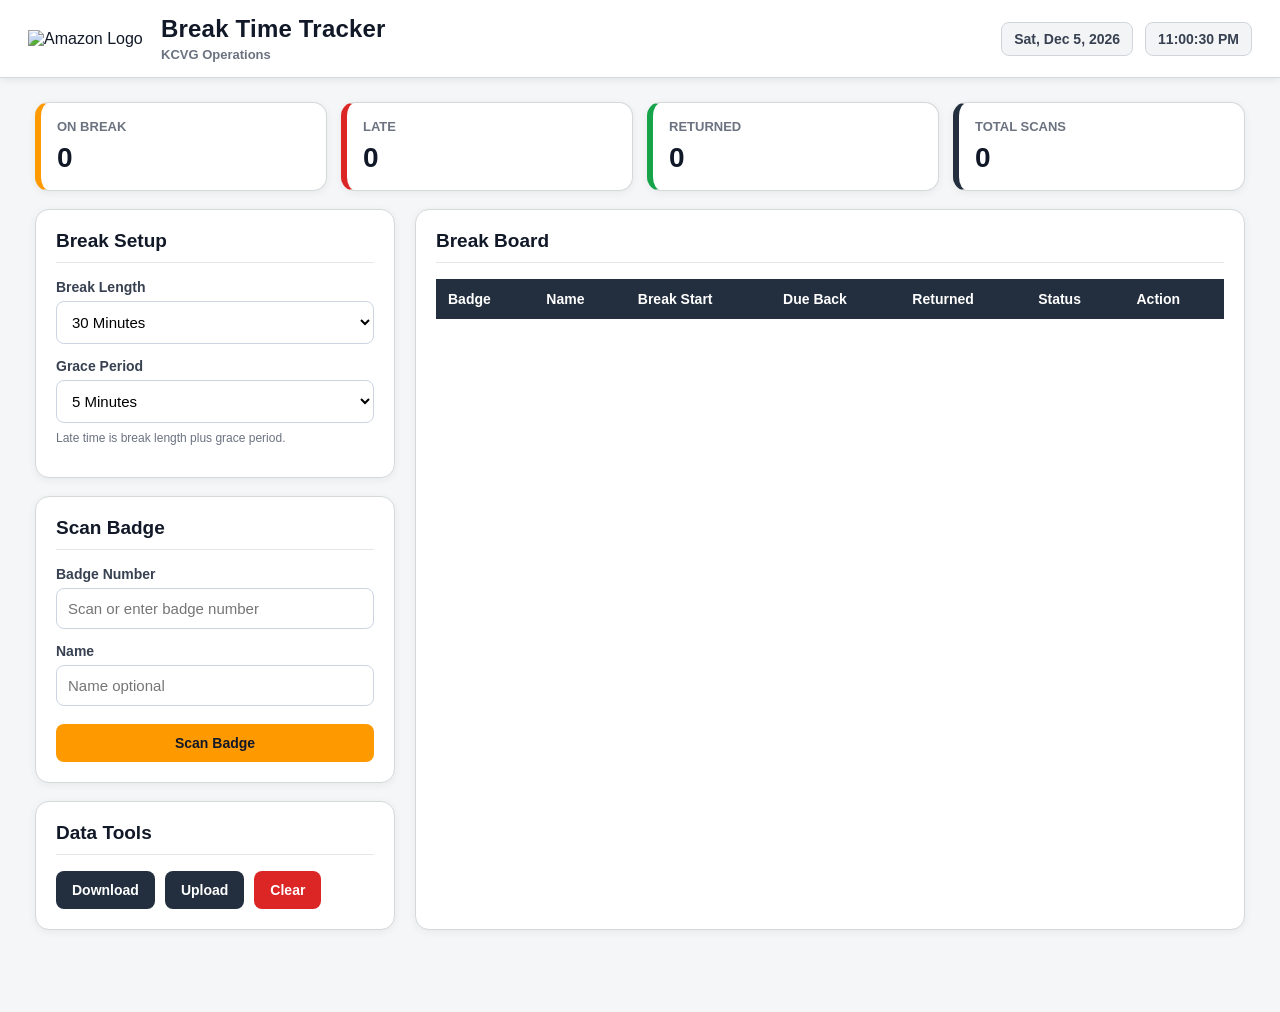
==== break-tracker.html @ a70a335f "Create break-tracker.html Web" ====
<!DOCTYPE html>
<html lang="en">
<head>
  <meta charset="UTF-8" />
  <meta name="viewport" content="width=device-width, initial-scale=1.0" />
  <title>Amazon Break Time Tracker</title>

  <style>
    * {
      box-sizing: border-box;
    }

    body {
      margin: 0;
      font-family: Arial, Helvetica, sans-serif;
      background: #f4f6f8;
      color: #111827;
    }

    /* ===== TOP HEADER ===== */

    .app-header {
      height: 78px;
      background: #ffffff;
      border-bottom: 1px solid #d5d9d9;
      box-shadow: 0 2px 8px rgba(0, 0, 0, 0.08);
      display: flex;
      align-items: center;
      justify-content: space-between;
      padding: 0 28px;
      position: sticky;
      top: 0;
      z-index: 1000;
    }

    .brand {
      display: flex;
      align-items: center;
      gap: 18px;
    }

    .amazon-logo {
      width: 115px;
      height: auto;
      display: block;
    }

    .brand-title h1 {
      margin: 0;
      font-size: 24px;
      font-weight: 700;
      color: #111827;
      letter-spacing: 0.2px;
    }

    .brand-title p {
      margin: 4px 0 0;
      font-size: 13px;
      color: #6b7280;
      font-weight: 600;
    }

    .header-status {
      display: flex;
      align-items: center;
      gap: 12px;
      font-size: 14px;
      font-weight: 700;
      color: #374151;
    }

    .header-status span {
      background: #f3f4f6;
      border: 1px solid #d1d5db;
      padding: 8px 12px;
      border-radius: 8px;
    }

    /* ===== MAIN LAYOUT ===== */

    .main {
      max-width: 1250px;
      margin: 24px auto;
      padding: 0 20px 40px;
    }

    .grid {
      display: grid;
      grid-template-columns: 360px 1fr;
      gap: 20px;
    }

    .card {
      background: #ffffff;
      border: 1px solid #d5d9d9;
      border-radius: 14px;
      box-shadow: 0 2px 8px rgba(0, 0, 0, 0.06);
      padding: 20px;
      margin-bottom: 18px;
    }

    .card h2 {
      margin: 0 0 16px;
      font-size: 19px;
      color: #111827;
      border-bottom: 1px solid #e5e7eb;
      padding-bottom: 10px;
    }

    label {
      display: block;
      font-weight: 700;
      font-size: 14px;
      margin-bottom: 6px;
      color: #374151;
    }

    input,
    select {
      width: 100%;
      border: 1px solid #cbd5e1;
      border-radius: 8px;
      padding: 11px;
      font-size: 15px;
      margin-bottom: 14px;
      background: #ffffff;
    }

    input:focus,
    select:focus {
      outline: none;
      border-color: #ff9900;
      box-shadow: 0 0 0 3px rgba(255, 153, 0, 0.2);
    }

    button {
      background: #ff9900;
      color: #111827;
      border: none;
      border-radius: 8px;
      padding: 11px 16px;
      font-weight: 800;
      cursor: pointer;
      transition: 0.15s ease;
      font-size: 14px;
    }

    button:hover {
      background: #e88b00;
      transform: translateY(-1px);
    }

    .btn-row {
      display: flex;
      gap: 10px;
      flex-wrap: wrap;
    }

    .btn-secondary {
      background: #232f3e;
      color: #ffffff;
    }

    .btn-secondary:hover {
      background: #1a2533;
    }

    .btn-danger {
      background: #dc2626;
      color: #ffffff;
    }

    .btn-danger:hover {
      background: #b91c1c;
    }

    .btn-full {
      width: 100%;
      margin-top: 4px;
    }

    /* ===== STATS ===== */

    .stats {
      display: grid;
      grid-template-columns: repeat(4, 1fr);
      gap: 14px;
      margin-bottom: 18px;
    }

    .stat-box {
      background: #ffffff;
      border: 1px solid #d5d9d9;
      border-radius: 14px;
      padding: 16px;
      box-shadow: 0 2px 8px rgba(0, 0, 0, 0.06);
    }

    .stat-box p {
      margin: 0;
      color: #6b7280;
      font-size: 13px;
      font-weight: 700;
    }

    .stat-box h3 {
      margin: 8px 0 0;
      font-size: 28px;
      color: #111827;
    }

    .stat-on-break {
      border-left: 6px solid #ff9900;
    }

    .stat-late {
      border-left: 6px solid #dc2626;
    }

    .stat-returned {
      border-left: 6px solid #16a34a;
    }

    .stat-total {
      border-left: 6px solid #232f3e;
    }

    /* ===== TABLE ===== */

    .table-wrap {
      overflow-x: auto;
    }

    table {
      width: 100%;
      border-collapse: collapse;
      font-size: 14px;
    }

    th {
      background: #232f3e;
      color: #ffffff;
      text-align: left;
      padding: 12px;
      white-space: nowrap;
    }

    td {
      padding: 12px;
      border-bottom: 1px solid #e5e7eb;
      white-space: nowrap;
    }

    tr:hover {
      background: #f9fafb;
    }

    .status-pill {
      display: inline-block;
      padding: 5px 10px;
      border-radius: 999px;
      font-weight: 800;
      font-size: 12px;
    }

    .status-on-break {
      background: #fff7ed;
      color: #c2410c;
      border: 1px solid #fed7aa;
    }

    .status-late {
      background: #fef2f2;
      color: #b91c1c;
      border: 1px solid #fecaca;
    }

    .status-returned {
      background: #f0fdf4;
      color: #15803d;
      border: 1px solid #bbf7d0;
    }

    .small-note {
      font-size: 12px;
      color: #6b7280;
      margin-top: -6px;
      margin-bottom: 12px;
    }

    .hidden-file {
      display: none;
    }

    @media (max-width: 950px) {
      .grid {
        grid-template-columns: 1fr;
      }

      .stats {
        grid-template-columns: repeat(2, 1fr);
      }

      .app-header {
        height: auto;
        padding: 16px;
        align-items: flex-start;
        gap: 12px;
        flex-direction: column;
      }

      .header-status {
        flex-wrap: wrap;
      }
    }
  </style>
</head>

<body>

  <!-- ===== HEADER ===== -->
  <header class="app-header">
    <div class="brand">
      <img
        src="https://upload.wikimedia.org/wikipedia/commons/a/a9/Amazon_logo.svg"
        alt="Amazon Logo"
        class="amazon-logo"
      />

      <div class="brand-title">
        <h1>Break Time Tracker</h1>
        <p>KCVG Operations</p>
      </div>
    </div>

    <div class="header-status">
      <span id="currentDate">Loading date...</span>
      <span id="currentTime">Loading time...</span>
    </div>
  </header>

  <!-- ===== MAIN ===== -->
  <main class="main">

    <!-- ===== STATS ===== -->
    <section class="stats">
      <div class="stat-box stat-on-break">
        <p>ON BREAK</p>
        <h3 id="onBreakCount">0</h3>
      </div>

      <div class="stat-box stat-late">
        <p>LATE</p>
        <h3 id="lateCount">0</h3>
      </div>

      <div class="stat-box stat-returned">
        <p>RETURNED</p>
        <h3 id="returnedCount">0</h3>
      </div>

      <div class="stat-box stat-total">
        <p>TOTAL SCANS</p>
        <h3 id="totalCount">0</h3>
      </div>
    </section>

    <section class="grid">

      <!-- ===== LEFT PANEL ===== -->
      <div>

        <div class="card">
          <h2>Break Setup</h2>

          <label for="breakMinutes">Break Length</label>
          <select id="breakMinutes">
            <option value="15">15 Minutes</option>
            <option value="30" selected>30 Minutes</option>
            <option value="45">45 Minutes</option>
            <option value="60">60 Minutes</option>
          </select>

          <label for="lateGrace">Grace Period</label>
          <select id="lateGrace">
            <option value="0">No Grace</option>
            <option value="2">2 Minutes</option>
            <option value="5" selected>5 Minutes</option>
            <option value="10">10 Minutes</option>
          </select>

          <p class="small-note">
            Late time is break length plus grace period.
          </p>
        </div>

        <div class="card">
          <h2>Scan Badge</h2>

          <label for="badgeInput">Badge Number</label>
          <input
            type="text"
            id="badgeInput"
            placeholder="Scan or enter badge number"
            autocomplete="off"
          />

          <label for="nameInput">Name</label>
          <input
            type="text"
            id="nameInput"
            placeholder="Name optional"
            autocomplete="off"
          />

          <button class="btn-full" onclick="scanBadge()">Scan Badge</button>
        </div>

        <div class="card">
          <h2>Data Tools</h2>

          <div class="btn-row">
            <button class="btn-secondary" onclick="downloadData()">Download</button>
            <button class="btn-secondary" onclick="document.getElementById('uploadFile').click()">Upload</button>
            <button class="btn-danger" onclick="clearAllData()">Clear</button>
          </div>

          <input
            type="file"
            id="uploadFile"
            class="hidden-file"
            accept=".json"
            onchange="uploadData(event)"
          />
        </div>

      </div>

      <!-- ===== RIGHT PANEL ===== -->
      <div class="card">
        <h2>Break Board</h2>

        <div class="table-wrap">
          <table>
            <thead>
              <tr>
                <th>Badge</th>
                <th>Name</th>
                <th>Break Start</th>
                <th>Due Back</th>
                <th>Returned</th>
                <th>Status</th>
                <th>Action</th>
              </tr>
            </thead>

            <tbody id="breakTableBody">
              <!-- Rows load here -->
            </tbody>
          </table>
        </div>
      </div>

    </section>
  </main>

  <script>
    let breakData = JSON.parse(localStorage.getItem("breakTrackerData")) || [];

    function updateHeaderClock() {
      const now = new Date();

      document.getElementById("currentDate").textContent =
        now.toLocaleDateString([], {
          weekday: "short",
          month: "short",
          day: "numeric",
          year: "numeric"
        });

      document.getElementById("currentTime").textContent =
        now.toLocaleTimeString([], {
          hour: "2-digit",
          minute: "2-digit",
          second: "2-digit"
        });
    }

    setInterval(updateHeaderClock, 1000);
    updateHeaderClock();

    function saveData() {
      localStorage.setItem("breakTrackerData", JSON.stringify(breakData));
    }

    function scanBadge() {
      const badgeInput = document.getElementById("badgeInput");
      const nameInput = document.getElementById("nameInput");

      const badge = badgeInput.value.trim();
      const name = nameInput.value.trim();

      if (!badge) {
        alert("Scan or enter a badge number.");
        badgeInput.focus();
        return;
      }

      const activeBreak = breakData.find(item =>
        item.badge === badge && item.status !== "Returned"
      );

      if (activeBreak) {
        activeBreak.returnTime = new Date().toISOString();
        activeBreak.status = "Returned";
      } else {
        const now = new Date();

        const breakMinutes = Number(document.getElementById("breakMinutes").value);
        const graceMinutes = Number(document.getElementById("lateGrace").value);

        const dueBack = new Date(
          now.getTime() + (breakMinutes + graceMinutes) * 60000
        );

        breakData.push({
          badge: badge,
          name: name || "Unknown",
          startTime: now.toISOString(),
          dueBack: dueBack.toISOString(),
          returnTime: "",
          status: "On Break"
        });
      }

      saveData();
      renderTable();

      badgeInput.value = "";
      nameInput.value = "";
      badgeInput.focus();
    }

    function getStatus(item) {
      if (item.status === "Returned") {
        return "Returned";
      }

      const now = new Date();
      const dueBack = new Date(item.dueBack);

      if (now > dueBack) {
        return "Late";
      }

      return "On Break";
    }

    function formatTime(dateString) {
      if (!dateString) return "-";

      return new Date(dateString).toLocaleTimeString([], {
        hour: "2-digit",
        minute: "2-digit"
      });
    }

    function renderTable() {
      const tbody = document.getElementById("breakTableBody");
      tbody.innerHTML = "";

      let onBreakCount = 0;
      let lateCount = 0;
      let returnedCount = 0;

      breakData.forEach((item, index) => {
        const status = getStatus(item);
        item.status = status;

        if (status === "On Break") onBreakCount++;
        if (status === "Late") lateCount++;
        if (status === "Returned") returnedCount++;

        let statusClass = "status-on-break";

        if (status === "Late") {
          statusClass = "status-late";
        }

        if (status === "Returned") {
          statusClass = "status-returned";
        }

        const row = document.createElement("tr");

        row.innerHTML = `
          <td>${item.badge}</td>
          <td>${item.name}</td>
          <td>${formatTime(item.startTime)}</td>
          <td>${formatTime(item.dueBack)}</td>
          <td>${formatTime(item.returnTime)}</td>
          <td>
            <span class="status-pill ${statusClass}">
              ${status}
            </span>
          </td>
          <td>
            ${
              status !== "Returned"
                ? `<button onclick="markReturned(${index})">Return</button>`
                : `<button class="btn-danger" onclick="deleteRow(${index})">Delete</button>`
            }
          </td>
        `;

        tbody.appendChild(row);
      });

      document.getElementById("onBreakCount").textContent = onBreakCount;
      document.getElementById("lateCount").textContent = lateCount;
      document.getElementById("returnedCount").textContent = returnedCount;
      document.getElementById("totalCount").textContent = breakData.length;

      saveData();
    }

    function markReturned(index) {
      breakData[index].returnTime = new Date().toISOString();
      breakData[index].status = "Returned";

      saveData();
      renderTable();
    }

    function deleteRow(index) {
      if (!confirm("Delete this row?")) return;

      breakData.splice(index, 1);
      saveData();
      renderTable();
    }

    function clearAllData() {
      if (!confirm("Clear all break tracker data?")) return;

      breakData = [];
      saveData();
      renderTable();
    }

    function downloadData() {
      const dataStr = JSON.stringify(breakData, null, 2);
      const blob = new Blob([dataStr], { type: "application/json" });

      const link = document.createElement("a");
      link.href = URL.createObjectURL(blob);
      link.download = "break-tracker-data.json";
      link.click();
    }

    function uploadData(event) {
      const file = event.target.files[0];

      if (!file) return;

      const reader = new FileReader();

      reader.onload = function(e) {
        try {
          const uploadedData = JSON.parse(e.target.result);

          if (!Array.isArray(uploadedData)) {
            alert("Invalid file.");
            return;
          }

          breakData = uploadedData;
          saveData();
          renderTable();

          alert("Data uploaded successfully.");
        } catch (error) {
          alert("Could not read file.");
        }
      };

      reader.readAsText(file);
    }

    document.getElementById("badgeInput").addEventListener("keydown", function(e) {
      if (e.key === "Enter") {
        scanBadge();
      }
    });

    setInterval(renderTable, 10000);
    renderTable();
  </script>

</body>
</html>
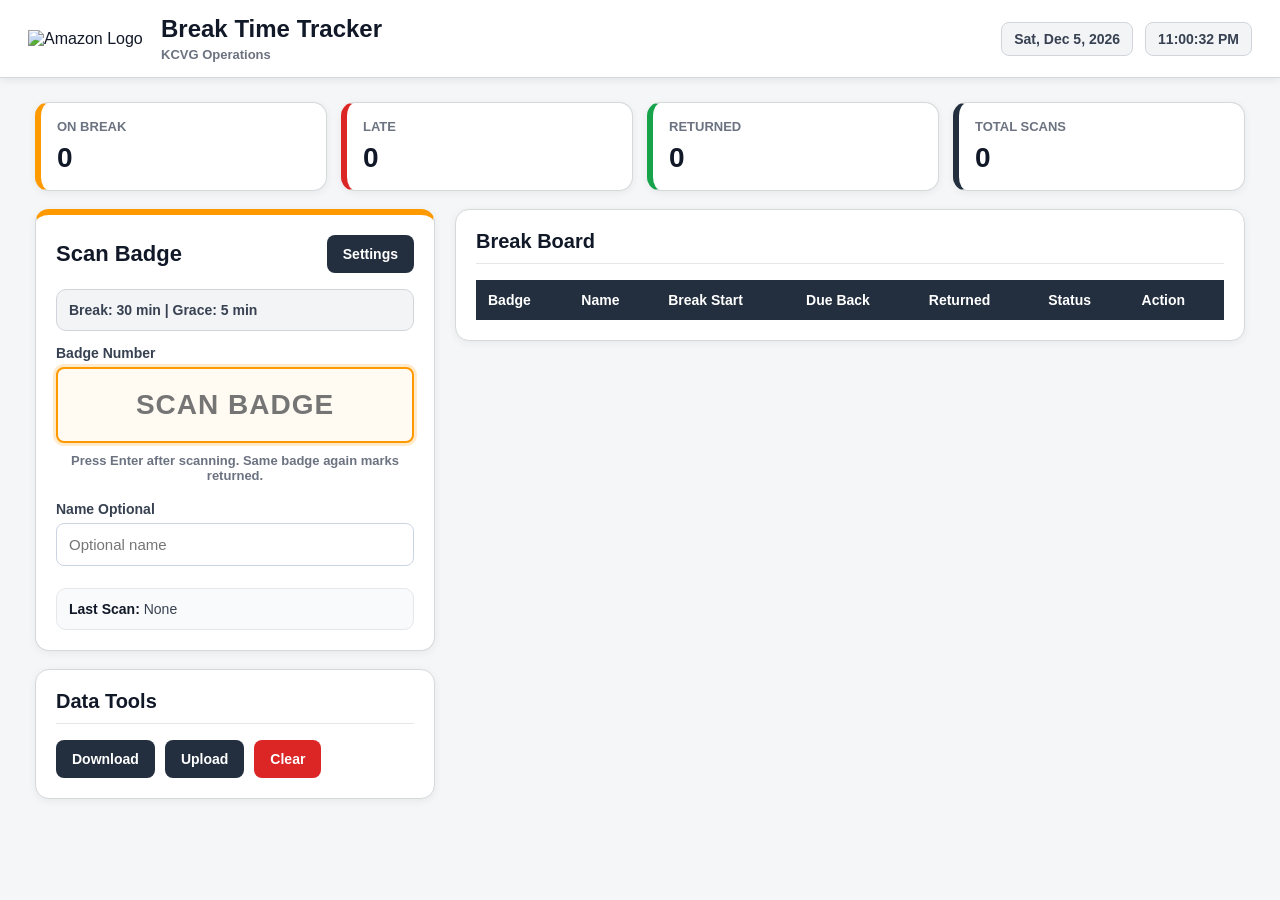
==== commit 1ade96e2: "Update break-tracker.html" ====
--- a/break-tracker.html
+++ b/break-tracker.html
@@ -17,7 +17,7 @@
       color: #111827;
     }
 
-    /* ===== TOP HEADER ===== */
+    /* ===== HEADER ===== */
 
     .app-header {
       height: 78px;
@@ -50,7 +50,6 @@
       font-size: 24px;
       font-weight: 700;
       color: #111827;
-      letter-spacing: 0.2px;
     }
 
     .brand-title p {
@@ -76,7 +75,7 @@
       border-radius: 8px;
     }
 
-    /* ===== MAIN LAYOUT ===== */
+    /* ===== LAYOUT ===== */
 
     .main {
       max-width: 1250px;
@@ -86,8 +85,9 @@
 
     .grid {
       display: grid;
-      grid-template-columns: 360px 1fr;
+      grid-template-columns: 400px 1fr;
       gap: 20px;
+      align-items: start;
     }
 
     .card {
@@ -101,7 +101,7 @@
 
     .card h2 {
       margin: 0 0 16px;
-      font-size: 19px;
+      font-size: 20px;
       color: #111827;
       border-bottom: 1px solid #e5e7eb;
       padding-bottom: 10px;
@@ -120,7 +120,7 @@
       width: 100%;
       border: 1px solid #cbd5e1;
       border-radius: 8px;
-      padding: 11px;
+      padding: 12px;
       font-size: 15px;
       margin-bottom: 14px;
       background: #ffffff;
@@ -150,33 +150,96 @@
       transform: translateY(-1px);
     }
 
+    .btn-secondary {
+      background: #232f3e;
+      color: #ffffff;
+    }
+
+    .btn-secondary:hover {
+      background: #1a2533;
+    }
+
+    .btn-danger {
+      background: #dc2626;
+      color: #ffffff;
+    }
+
+    .btn-danger:hover {
+      background: #b91c1c;
+    }
+
     .btn-row {
       display: flex;
       gap: 10px;
       flex-wrap: wrap;
     }
 
-    .btn-secondary {
-      background: #232f3e;
-      color: #ffffff;
-    }
-
-    .btn-secondary:hover {
-      background: #1a2533;
-    }
-
-    .btn-danger {
-      background: #dc2626;
-      color: #ffffff;
-    }
-
-    .btn-danger:hover {
-      background: #b91c1c;
-    }
-
-    .btn-full {
-      width: 100%;
-      margin-top: 4px;
+    .hidden-file {
+      display: none;
+    }
+
+    /* ===== SCANNER MAIN BOX ===== */
+
+    .scanner-card {
+      border-top: 6px solid #ff9900;
+    }
+
+    .scanner-title {
+      display: flex;
+      align-items: center;
+      justify-content: space-between;
+      gap: 10px;
+      margin-bottom: 16px;
+    }
+
+    .scanner-title h2 {
+      margin: 0;
+      border: none;
+      padding: 0;
+      font-size: 22px;
+    }
+
+    .scan-input {
+      font-size: 28px;
+      font-weight: 800;
+      text-align: center;
+      padding: 20px;
+      letter-spacing: 1px;
+      border: 2px solid #ff9900;
+      background: #fffaf2;
+    }
+
+    .scan-help {
+      text-align: center;
+      color: #6b7280;
+      font-size: 13px;
+      font-weight: 700;
+      margin: -4px 0 18px;
+    }
+
+    .last-scan {
+      background: #f9fafb;
+      border: 1px solid #e5e7eb;
+      border-radius: 10px;
+      padding: 12px;
+      font-size: 14px;
+      color: #374151;
+      margin-top: 8px;
+    }
+
+    .last-scan strong {
+      color: #111827;
+    }
+
+    .settings-summary {
+      background: #f3f4f6;
+      border: 1px solid #d1d5db;
+      border-radius: 10px;
+      padding: 12px;
+      margin-bottom: 14px;
+      font-size: 14px;
+      font-weight: 700;
+      color: #374151;
     }
 
     /* ===== STATS ===== */
@@ -281,15 +344,56 @@
       border: 1px solid #bbf7d0;
     }
 
-    .small-note {
-      font-size: 12px;
-      color: #6b7280;
-      margin-top: -6px;
-      margin-bottom: 12px;
-    }
-
-    .hidden-file {
+    /* ===== POPUP SETTINGS ===== */
+
+    .modal-overlay {
       display: none;
+      position: fixed;
+      inset: 0;
+      background: rgba(17, 24, 39, 0.55);
+      z-index: 2000;
+      align-items: center;
+      justify-content: center;
+      padding: 20px;
+    }
+
+    .modal-overlay.show {
+      display: flex;
+    }
+
+    .modal {
+      background: #ffffff;
+      width: 100%;
+      max-width: 430px;
+      border-radius: 16px;
+      border: 1px solid #d5d9d9;
+      box-shadow: 0 20px 45px rgba(0, 0, 0, 0.25);
+      padding: 22px;
+    }
+
+    .modal-header {
+      display: flex;
+      justify-content: space-between;
+      align-items: center;
+      margin-bottom: 18px;
+      border-bottom: 1px solid #e5e7eb;
+      padding-bottom: 12px;
+    }
+
+    .modal-header h2 {
+      margin: 0;
+      font-size: 21px;
+    }
+
+    .close-btn {
+      background: #e5e7eb;
+      color: #111827;
+      padding: 7px 11px;
+      border-radius: 8px;
+    }
+
+    .close-btn:hover {
+      background: #d1d5db;
     }
 
     @media (max-width: 950px) {
@@ -318,7 +422,6 @@
 
 <body>
 
-  <!-- ===== HEADER ===== -->
   <header class="app-header">
     <div class="brand">
       <img
@@ -339,10 +442,8 @@
     </div>
   </header>
 
-  <!-- ===== MAIN ===== -->
   <main class="main">
 
-    <!-- ===== STATS ===== -->
     <section class="stats">
       <div class="stat-box stat-on-break">
         <p>ON BREAK</p>
@@ -367,53 +468,45 @@
 
     <section class="grid">
 
-      <!-- ===== LEFT PANEL ===== -->
+      <!-- LEFT MAIN SCANNER -->
       <div>
 
-        <div class="card">
-          <h2>Break Setup</h2>
-
-          <label for="breakMinutes">Break Length</label>
-          <select id="breakMinutes">
-            <option value="15">15 Minutes</option>
-            <option value="30" selected>30 Minutes</option>
-            <option value="45">45 Minutes</option>
-            <option value="60">60 Minutes</option>
-          </select>
-
-          <label for="lateGrace">Grace Period</label>
-          <select id="lateGrace">
-            <option value="0">No Grace</option>
-            <option value="2">2 Minutes</option>
-            <option value="5" selected>5 Minutes</option>
-            <option value="10">10 Minutes</option>
-          </select>
-
-          <p class="small-note">
-            Late time is break length plus grace period.
-          </p>
-        </div>
-
-        <div class="card">
-          <h2>Scan Badge</h2>
+        <div class="card scanner-card">
+          <div class="scanner-title">
+            <h2>Scan Badge</h2>
+            <button class="btn-secondary" onclick="openSettings()">Settings</button>
+          </div>
+
+          <div class="settings-summary">
+            Break: <span id="summaryBreak">30</span> min |
+            Grace: <span id="summaryGrace">5</span> min
+          </div>
 
           <label for="badgeInput">Badge Number</label>
           <input
             type="text"
             id="badgeInput"
-            placeholder="Scan or enter badge number"
+            class="scan-input"
+            placeholder="SCAN BADGE"
             autocomplete="off"
+            autofocus
           />
 
-          <label for="nameInput">Name</label>
+          <div class="scan-help">
+            Press Enter after scanning. Same badge again marks returned.
+          </div>
+
+          <label for="nameInput">Name Optional</label>
           <input
             type="text"
             id="nameInput"
-            placeholder="Name optional"
+            placeholder="Optional name"
             autocomplete="off"
           />
 
-          <button class="btn-full" onclick="scanBadge()">Scan Badge</button>
+          <div class="last-scan" id="lastScan">
+            <strong>Last Scan:</strong> None
+          </div>
         </div>
 
         <div class="card">
@@ -436,7 +529,7 @@
 
       </div>
 
-      <!-- ===== RIGHT PANEL ===== -->
+      <!-- RIGHT BREAK BOARD -->
       <div class="card">
         <h2>Break Board</h2>
 
@@ -454,9 +547,7 @@
               </tr>
             </thead>
 
-            <tbody id="breakTableBody">
-              <!-- Rows load here -->
-            </tbody>
+            <tbody id="breakTableBody"></tbody>
           </table>
         </div>
       </div>
@@ -464,8 +555,44 @@
     </section>
   </main>
 
+  <!-- SETTINGS POPUP -->
+  <div class="modal-overlay" id="settingsModal">
+    <div class="modal">
+      <div class="modal-header">
+        <h2>Break Settings</h2>
+        <button class="close-btn" onclick="closeSettings()">X</button>
+      </div>
+
+      <label for="breakMinutes">Break Length</label>
+      <select id="breakMinutes">
+        <option value="15">15 Minutes</option>
+        <option value="30">30 Minutes</option>
+        <option value="45">45 Minutes</option>
+        <option value="60">60 Minutes</option>
+      </select>
+
+      <label for="lateGrace">Grace Period</label>
+      <select id="lateGrace">
+        <option value="0">No Grace</option>
+        <option value="2">2 Minutes</option>
+        <option value="5">5 Minutes</option>
+        <option value="10">10 Minutes</option>
+      </select>
+
+      <div class="btn-row">
+        <button onclick="saveSettings()">Save Settings</button>
+        <button class="btn-secondary" onclick="closeSettings()">Cancel</button>
+      </div>
+    </div>
+  </div>
+
   <script>
     let breakData = JSON.parse(localStorage.getItem("breakTrackerData")) || [];
+
+    let settings = JSON.parse(localStorage.getItem("breakTrackerSettings")) || {
+      breakMinutes: 30,
+      lateGrace: 5
+    };
 
     function updateHeaderClock() {
       const now = new Date();
@@ -493,6 +620,37 @@
       localStorage.setItem("breakTrackerData", JSON.stringify(breakData));
     }
 
+    function saveSettingsToStorage() {
+      localStorage.setItem("breakTrackerSettings", JSON.stringify(settings));
+    }
+
+    function loadSettingsIntoPage() {
+      document.getElementById("breakMinutes").value = settings.breakMinutes;
+      document.getElementById("lateGrace").value = settings.lateGrace;
+
+      document.getElementById("summaryBreak").textContent = settings.breakMinutes;
+      document.getElementById("summaryGrace").textContent = settings.lateGrace;
+    }
+
+    function openSettings() {
+      loadSettingsIntoPage();
+      document.getElementById("settingsModal").classList.add("show");
+    }
+
+    function closeSettings() {
+      document.getElementById("settingsModal").classList.remove("show");
+      document.getElementById("badgeInput").focus();
+    }
+
+    function saveSettings() {
+      settings.breakMinutes = Number(document.getElementById("breakMinutes").value);
+      settings.lateGrace = Number(document.getElementById("lateGrace").value);
+
+      saveSettingsToStorage();
+      loadSettingsIntoPage();
+      closeSettings();
+    }
+
     function scanBadge() {
       const badgeInput = document.getElementById("badgeInput");
       const nameInput = document.getElementById("nameInput");
@@ -501,7 +659,6 @@
       const name = nameInput.value.trim();
 
       if (!badge) {
-        alert("Scan or enter a badge number.");
         badgeInput.focus();
         return;
       }
@@ -513,14 +670,14 @@
       if (activeBreak) {
         activeBreak.returnTime = new Date().toISOString();
         activeBreak.status = "Returned";
+
+        document.getElementById("lastScan").innerHTML =
+          `<strong>Last Scan:</strong> ${badge} marked Returned`;
       } else {
         const now = new Date();
 
-        const breakMinutes = Number(document.getElementById("breakMinutes").value);
-        const graceMinutes = Number(document.getElementById("lateGrace").value);
-
         const dueBack = new Date(
-          now.getTime() + (breakMinutes + graceMinutes) * 60000
+          now.getTime() + (settings.breakMinutes + settings.lateGrace) * 60000
         );
 
         breakData.push({
@@ -531,6 +688,9 @@
           returnTime: "",
           status: "On Break"
         });
+
+        document.getElementById("lastScan").innerHTML =
+          `<strong>Last Scan:</strong> ${badge} started break`;
       }
 
       saveData();
@@ -630,6 +790,7 @@
 
       saveData();
       renderTable();
+      document.getElementById("badgeInput").focus();
     }
 
     function deleteRow(index) {
@@ -638,6 +799,7 @@
       breakData.splice(index, 1);
       saveData();
       renderTable();
+      document.getElementById("badgeInput").focus();
     }
 
     function clearAllData() {
@@ -646,16 +808,24 @@
       breakData = [];
       saveData();
       renderTable();
+      document.getElementById("badgeInput").focus();
     }
 
     function downloadData() {
-      const dataStr = JSON.stringify(breakData, null, 2);
+      const exportObject = {
+        settings: settings,
+        breakData: breakData
+      };
+
+      const dataStr = JSON.stringify(exportObject, null, 2);
       const blob = new Blob([dataStr], { type: "application/json" });
 
       const link = document.createElement("a");
       link.href = URL.createObjectURL(blob);
       link.download = "break-tracker-data.json";
       link.click();
+
+      document.getElementById("badgeInput").focus();
     }
 
     function uploadData(event) {
@@ -669,16 +839,20 @@
         try {
           const uploadedData = JSON.parse(e.target.result);
 
-          if (!Array.isArray(uploadedData)) {
-            alert("Invalid file.");
-            return;
+          if (Array.isArray(uploadedData)) {
+            breakData = uploadedData;
+          } else {
+            breakData = uploadedData.breakData || [];
+            settings = uploadedData.settings || settings;
           }
 
-          breakData = uploadedData;
           saveData();
+          saveSettingsToStorage();
+          loadSettingsIntoPage();
           renderTable();
 
           alert("Data uploaded successfully.");
+          document.getElementById("badgeInput").focus();
         } catch (error) {
           alert("Could not read file.");
         }
@@ -689,12 +863,32 @@
 
     document.getElementById("badgeInput").addEventListener("keydown", function(e) {
       if (e.key === "Enter") {
+        e.preventDefault();
         scanBadge();
       }
     });
 
+    document.getElementById("nameInput").addEventListener("keydown", function(e) {
+      if (e.key === "Enter") {
+        e.preventDefault();
+        document.getElementById("badgeInput").focus();
+      }
+    });
+
+    document.getElementById("settingsModal").addEventListener("click", function(e) {
+      if (e.target.id === "settingsModal") {
+        closeSettings();
+      }
+    });
+
     setInterval(renderTable, 10000);
+
+    loadSettingsIntoPage();
     renderTable();
+
+    window.onload = function() {
+      document.getElementById("badgeInput").focus();
+    };
   </script>
 
 </body>
